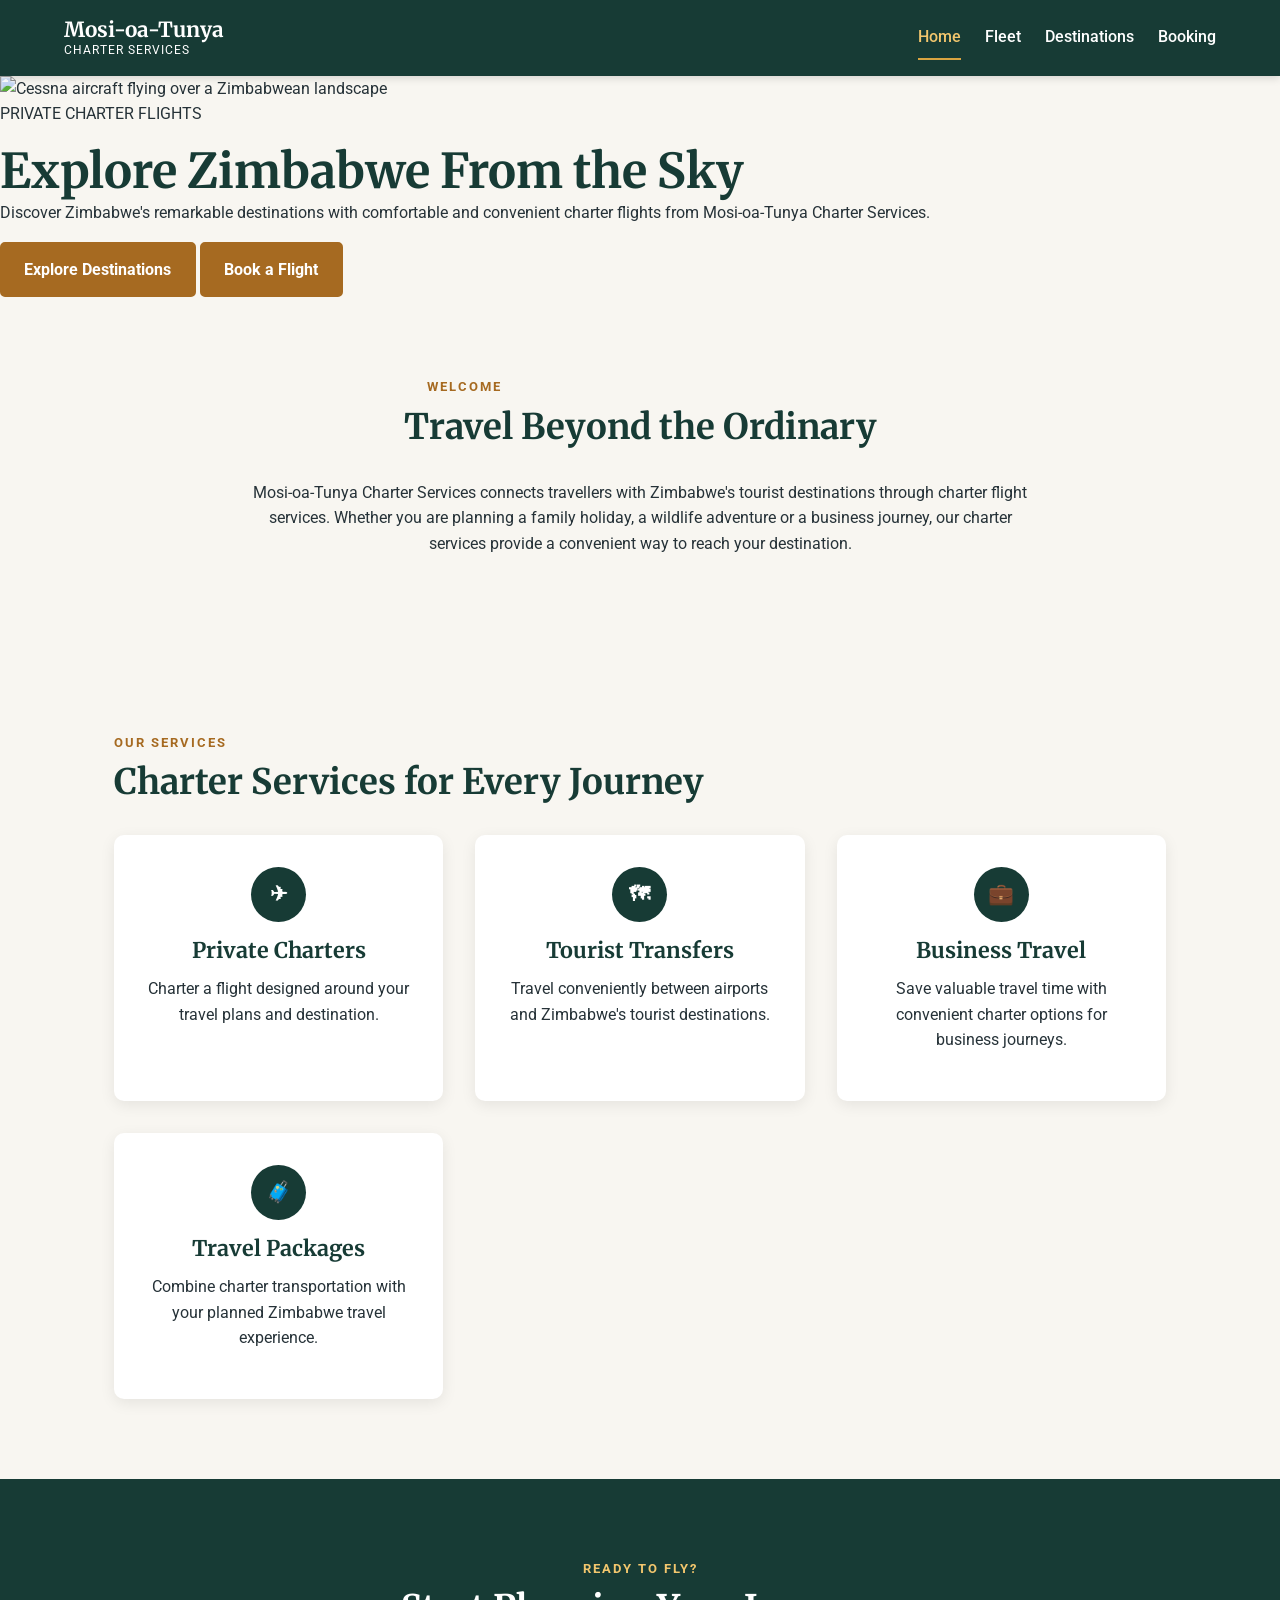
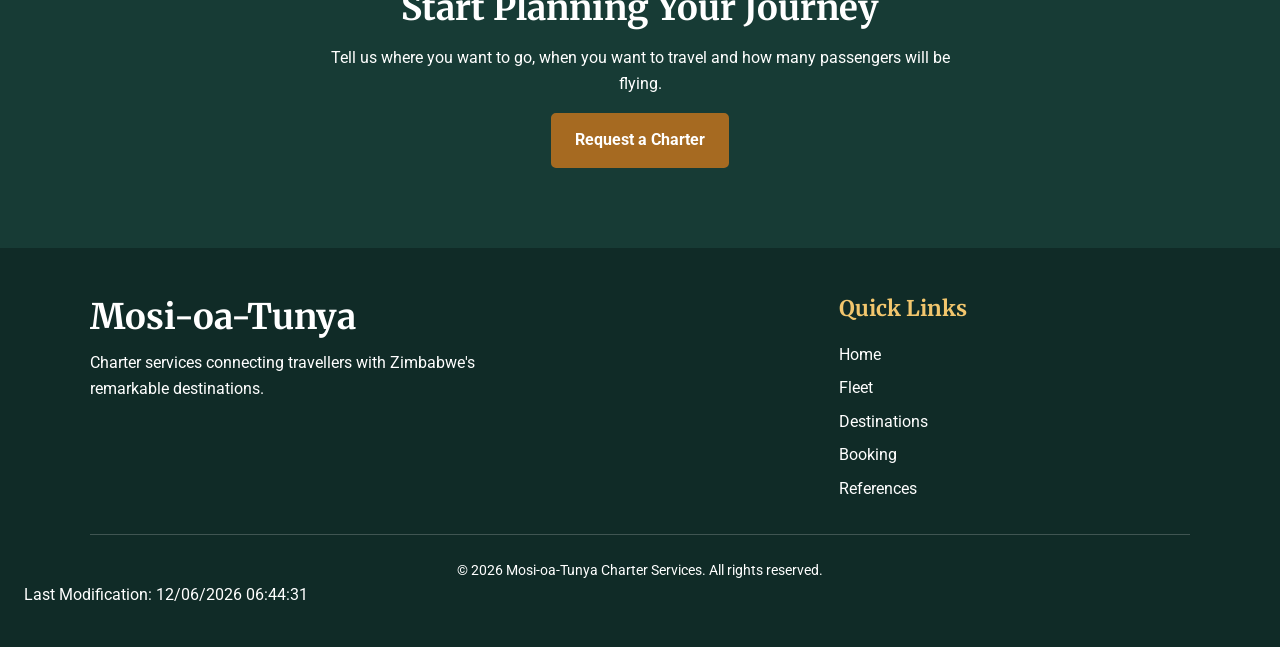
==== Project/index.html @ 7e97e9ef "initial commit" ====
<!DOCTYPE html>
<html lang="en">

<head>
    <meta charset="UTF-8">
    <meta name="viewport" content="width=device-width, initial-scale=1.0">

    <meta name="description"
        content="Mosi-oa-Tunya Charter Services provides charter flights connecting travellers with Zimbabwe's tourist destinations.">

    <meta name="author" content="Collins Zivanai">

    <title>Mosi-oa-Tunya Charter Services | Home</title>

    <link rel="preconnect" href="https://fonts.googleapis.com">
    <link rel="preconnect" href="https://fonts.gstatic.com" crossorigin>

    <link
        href="https://fonts.googleapis.com/css2?family=Merriweather:wght@700&family=Roboto:wght@400;500;700&display=swap"
        rel="stylesheet">

    <link rel="stylesheet" href="styles/site.css">

    <script src="scripts/site.js" defer></script>
</head>

<body>

    <header class="site-header">

        <div class="header-container">

            <a href="index.html" class="logo">
                Mosi-oa-Tunya
                <span>Charter Services</span>
            </a>

            <button class="menu-button" id="menuButton"
                aria-label="Open navigation menu">
                ☰
            </button>

            <nav class="navigation" id="navigation">
                <a href="index.html" class="active">Home</a>
                <a href="fleet.html">Fleet</a>
                <a href="destinations.html">Destinations</a>
                <a href="booking.html">Booking</a>
            </nav>

        </div>

    </header>


    <main>


        <section class="hero">

            <picture>
                <img
                    src="images/hero.webp"
                    alt="Cessna aircraft flying over a Zimbabwean landscape">
            </picture>

            <div class="hero-content">

                <p class="hero-label">PRIVATE CHARTER FLIGHTS</p>

                <h1>Explore Zimbabwe From the Sky</h1>

                <p>
                    Discover Zimbabwe's remarkable destinations with
                    comfortable and convenient charter flights from
                    Mosi-oa-Tunya Charter Services.
                </p>

                <div class="hero-buttons">
                    <a href="destinations.html" class="button">
                        Explore Destinations
                    </a>

                    <a href="booking.html" class="button button-secondary">
                        Book a Flight
                    </a>
                </div>

            </div>

        </section>

        <section class="intro section">

            <div class="section-heading">

                <p class="section-label">WELCOME</p>

                <h2>Travel Beyond the Ordinary</h2>

            </div>

            <p>
                Mosi-oa-Tunya Charter Services connects travellers
                with Zimbabwe's tourist destinations through charter
                flight services. Whether you are planning a family
                holiday, a wildlife adventure or a business journey,
                our charter services provide a convenient way to reach
                your destination.
            </p>

        </section>

        <section class="services section">

            <div class="section-heading">

                <p class="section-label">OUR SERVICES</p>

                <h2>Charter Services for Every Journey</h2>

            </div>

            <div class="service-grid">

                <article class="service-card">

                    <div class="service-icon">✈</div>

                    <h3>Private Charters</h3>

                    <p>
                        Charter a flight designed around your travel
                        plans and destination.
                    </p>

                </article>


                <article class="service-card">

                    <div class="service-icon">🗺</div>

                    <h3>Tourist Transfers</h3>

                    <p>
                        Travel conveniently between airports and
                        Zimbabwe's tourist destinations.
                    </p>

                </article>


                <article class="service-card">

                    <div class="service-icon">💼</div>

                    <h3>Business Travel</h3>

                    <p>
                        Save valuable travel time with convenient
                        charter options for business journeys.
                    </p>

                </article>


                <article class="service-card">

                    <div class="service-icon">🧳</div>

                    <h3>Travel Packages</h3>

                    <p>
                        Combine charter transportation with your
                        planned Zimbabwe travel experience.
                    </p>

                </article>

            </div>

        </section>

        <section class="cta">

            <div class="cta-content">

                <p class="section-label">READY TO FLY?</p>

                <h2>Start Planning Your Journey</h2>

                <p>
                    Tell us where you want to go, when you want to
                    travel and how many passengers will be flying.
                </p>

                <a href="booking.html" class="button">
                    Request a Charter
                </a>

            </div>

        </section>

    </main>


    <footer class="site-footer">

        <div class="footer-container">

            <div class="footer-brand">

                <h2>Mosi-oa-Tunya</h2>

                <p>
                    Charter services connecting travellers
                    with Zimbabwe's remarkable destinations.
                </p>

            </div>


            <div class="footer-links">

                <h3>Quick Links</h3>

                <a href="index.html">Home</a>
                <a href="fleet.html">Fleet</a>
                <a href="destinations.html">Destinations</a>
                <a href="booking.html">Booking</a>
                <a href="references.html">References</a>

            </div>

        </div>

        <p class="copyright">
            &copy; 2026 Mosi-oa-Tunya Charter Services.
            All rights reserved.
        </p>
        <p id="lastModified"></p>
    </footer>

</body>

</html>
---- Project/styles/site.css ----
* {
    box-sizing: border-box;
    margin: 0;
    padding: 0;
}

html {
    scroll-behavior: smooth;
}

body {
    font-family: "Roboto", Arial, sans-serif;
    line-height: 1.6;
    color: #263238;
    background-color: #f8f6f1;
}

img {
    display: block;
    width: 100%;
    height: auto;
}

a {
    color: inherit;
    text-decoration: none;
}

button,
input,
select,
textarea {
    font: inherit;
}

button {
    cursor: pointer;
}

h1,
h2,
h3 {
    font-family: "Merriweather", Georgia, serif;
    line-height: 1.2;
    color: #173b35;
}

h1 {
    font-size: 3rem;
}

h2 {
    font-size: 2.2rem;
    margin-bottom: 1rem;
}

h3 {
    font-size: 1.35rem;
    margin-bottom: 0.75rem;
}

p {
    margin-bottom: 1rem;
}

.site-header {
    background-color: #173b35;
    color: white;
    position: sticky;
    top: 0;
    z-index: 1000;
    box-shadow: 0 2px 8px rgba(0, 0, 0, 0.15);
}

.header-container {
    max-width: 1200px;
    margin: 0 auto;
    padding: 1rem 1.5rem;

    display: flex;
    align-items: center;
    justify-content: space-between;
    gap: 2rem;
}

.logo {
    font-family: "Merriweather", Georgia, serif;
    font-size: 1.3rem;
    font-weight: 700;
    line-height: 1.2;
}

.logo span {
    display: block;
    font-family: "Roboto", Arial, sans-serif;
    font-size: 0.75rem;
    font-weight: 400;
    letter-spacing: 1px;
    text-transform: uppercase;
}

.navigation {
    display: flex;
    align-items: center;
    gap: 1.5rem;
}

.navigation a {
    padding: 0.5rem 0;
    font-weight: 500;
    border-bottom: 2px solid transparent;
}

.navigation a:hover,
.navigation a.active {
    border-bottom-color: #d9a441;
    color: #f2c66d;
}

.menu-button {
    display: none;
    border: none;
    background: transparent;
    color: white;
    font-size: 1.7rem;
}

.page-hero {
    min-height: 430px;

    background:
        linear-gradient(
            rgba(23, 59, 53, 0.78),
            rgba(23, 59, 53, 0.78)
        ),
        url("../images/hero.webp") center / cover no-repeat;

    display: flex;
    align-items: center;
    justify-content: center;

    text-align: center;
    color: white;
}

.page-hero-content {
    max-width: 750px;
    padding: 3rem 1.5rem;
}

.page-hero h1 {
    color: white;
    margin-bottom: 1rem;
}

.page-hero p {
    font-size: 1.15rem;
}

.section {
    max-width: 1100px;
    margin: 0 auto;
    padding: 5rem 1.5rem;
}

.section-heading {
    margin-bottom: 2rem;
}

.section-heading p {
    max-width: 700px;
}

.section-label {
    margin-bottom: 0.5rem;
    color: #a66a21;
    font-size: 0.8rem;
    font-weight: 700;
    letter-spacing: 2px;
    text-transform: uppercase;
}

.intro {
    text-align: center;
}

.intro > p {
    max-width: 800px;
    margin-left: auto;
    margin-right: auto;
}

.button {
    display: inline-block;

    background-color: #a66a21;
    color: white;

    padding: 0.8rem 1.4rem;

    border: 2px solid #a66a21;
    border-radius: 5px;

    font-weight: 700;

    transition:
        background-color 0.2s ease,
        transform 0.2s ease;
}

.button:hover {
    background-color: #7e4e18;
    border-color: #7e4e18;
    transform: translateY(-2px);
}

.destination-grid {
    display: grid;
    grid-template-columns:
        repeat(3, 1fr);
    gap: 2rem;
}

.destination-card {
    background-color: white;
    border-radius: 10px;
    overflow: hidden;

    box-shadow:
        0 4px 15px rgba(0, 0, 0, 0.1);

    display: flex;
    flex-direction: column;

    transition:
        transform 0.2s ease,
        box-shadow 0.2s ease;
}

.destination-card:hover {
    transform: translateY(-5px);

    box-shadow:
        0 8px 20px rgba(0, 0, 0, 0.15);
}

.destination-card img {
    height: 220px;
    object-fit: cover;
}

.destination-card-content {
    padding: 1.5rem;

    display: flex;
    flex-direction: column;
    flex-grow: 1;
}

.destination-card-content p {
    flex-grow: 1;
}

.destination-card .button {
    align-self: flex-start;
}

.filter-buttons {
    display: flex;
    justify-content: center;
    flex-wrap: wrap;

    gap: 0.75rem;

    margin-bottom: 2.5rem;
}

.filter-button {
    background-color: white;
    color: #173b35;

    border: 2px solid #173b35;
    border-radius: 5px;

    padding: 0.6rem 1.2rem;

    font-weight: 700;
}

.filter-button:hover,
.filter-button.active {
    background-color: #173b35;
    color: white;
}

.fleet-grid {
    display: grid;
    grid-template-columns:
        repeat(2, 1fr);
    gap: 2rem;
}

.fleet-card {
    background-color: white;
    border-radius: 10px;
    overflow: hidden;

    box-shadow:
        0 4px 15px rgba(0, 0, 0, 0.1);

    transition:
        transform 0.2s ease,
        box-shadow 0.2s ease;
}

.fleet-card:hover {
    transform: translateY(-5px);

    box-shadow:
        0 8px 20px rgba(0, 0, 0, 0.15);
}

.fleet-card img {
    height: 280px;
    object-fit: cover;
}

.fleet-card-content {
    padding: 1.5rem;
}

.fleet-card-content p {
    margin-bottom: 1.5rem;
}

.service-grid {
    display: grid;
    grid-template-columns:
        repeat(3, 1fr);

    gap: 2rem;
}

.service-card {
    background-color: white;
    padding: 2rem;

    border-radius: 10px;

    text-align: center;

    box-shadow:
        0 4px 15px rgba(0, 0, 0, 0.08);
}

.service-icon {
    width: 55px;
    height: 55px;

    margin: 0 auto 1rem;

    display: flex;
    align-items: center;
    justify-content: center;

    background-color: #173b35;
    color: white;

    border-radius: 50%;

    font-size: 1.3rem;
    font-weight: 700;
}

.travel-planning {
    background-color: #e8eee9;
    max-width: none;

    padding-left: max(1.5rem, calc((100% - 1100px) / 2));
    padding-right: max(1.5rem, calc((100% - 1100px) / 2));
}

.planning-content {
    max-width: 1100px;
    margin: 0 auto;
}

.planning-options {
    display: grid;
    grid-template-columns:
        repeat(3, 1fr);

    gap: 2rem;
}

.planning-options article {
    background-color: white;
    padding: 1.5rem;
    border-radius: 8px;
}

.booking-section {
    background-color: #e8eee9;
    max-width: none;
}

.booking-container {
    max-width: 800px;
    margin: 0 auto;
}

.booking-form {
    background-color: white;

    padding: 2rem;

    border-radius: 10px;

    box-shadow:
        0 5px 20px rgba(0, 0, 0, 0.1);
}

fieldset {
    border: 1px solid #c5cbc7;
    border-radius: 6px;

    padding: 1.5rem;
    margin-bottom: 2rem;
}

legend {
    padding: 0 0.5rem;

    color: #173b35;

    font-family: "Merriweather", Georgia, serif;
    font-weight: 700;
}

.form-group {
    margin-bottom: 1.3rem;
}

.form-group label {
    display: block;

    margin-bottom: 0.4rem;

    font-weight: 700;
}

input,
select,
textarea {
    width: 100%;

    padding: 0.75rem;

    border: 1px solid #8d9892;
    border-radius: 5px;

    background-color: white;
}

input:focus,
select:focus,
textarea:focus {
    outline: 3px solid rgba(166, 106, 33, 0.25);
    border-color: #a66a21;
}

textarea {
    resize: vertical;
}

.radio-group {
    display: flex;
    flex-direction: column;
    gap: 0.75rem;
}

.radio-group label {
    display: flex;
    align-items: center;
    gap: 0.6rem;

    font-weight: 500;
}

.radio-group input {
    width: auto;
}

.optional {
    color: #666;
    font-weight: 400;
}

.form-submit {
    text-align: center;
}

.form-message {
    margin-top: 1.5rem;

    padding: 1rem;

    background-color: #e8eee9;

    border-radius: 5px;

    white-space: pre-line;
}

.cta {
    background-color: #173b35;
    color: white;

    text-align: center;

    padding: 5rem 1.5rem;
}

.cta-content {
    max-width: 700px;
    margin: 0 auto;
}

.cta h2 {
    color: white;
}

.cta p {
    max-width: 650px;
    margin-left: auto;
    margin-right: auto;
}

.cta .section-label {
    color: #f2c66d;
}

.site-footer {
    background-color: #102b27;
    color: white;

    padding: 3rem 1.5rem 1.5rem;
}

.footer-container {
    max-width: 1100px;
    margin: 0 auto;

    display: grid;
    grid-template-columns:
        2fr 1fr;

    gap: 3rem;
}

.footer-brand h2 {
    color: white;
    margin-bottom: 0.75rem;
}

.footer-brand p {
    max-width: 450px;
}

.footer-links {
    display: flex;
    flex-direction: column;
    gap: 0.5rem;
}

.footer-links h3 {
    color: #f2c66d;
}

.footer-links a:hover {
    color: #f2c66d;
}
#lastmodified {
    display: flex;
    justify-content: space-between;
    text-align: center;
}

.copyright {
    max-width: 1100px;
    margin: 2rem auto 0;

    padding-top: 1.5rem;

    border-top: 1px solid rgba(255, 255, 255, 0.2);

    text-align: center;

    font-size: 0.9rem;
}

@media screen and (max-width: 900px) {

    h1 {
        font-size: 2.5rem;
    }

    h2 {
        font-size: 1.9rem;
    }

    .destination-grid {
        grid-template-columns:
            repeat(2, 1fr);
    }

    .service-grid {
        grid-template-columns:
            repeat(2, 1fr);
    }

    .planning-options {
        grid-template-columns:
            repeat(2, 1fr);
    }

}

@media screen and (max-width: 700px) {

    h1 {
        font-size: 2.1rem;
    }

    h2 {
        font-size: 1.7rem;
    }

    .header-container {
        flex-wrap: wrap;
    }

    .menu-button {
        display: block;
    }

    .navigation {
        display: none;

        width: 100%;

        flex-direction: column;
        align-items: stretch;

        gap: 0;

        padding-top: 1rem;
    }

    .navigation.show {
        display: flex;
    }

    .navigation a {
        padding: 0.8rem 0;

        border-bottom:
            1px solid rgba(255, 255, 255, 0.15);
    }

    .page-hero {
        min-height: 350px;
    }

    .section {
        padding: 3.5rem 1.2rem;
    }

    .destination-grid {
        grid-template-columns: 1fr;
    }

    .fleet-grid {
        grid-template-columns: 1fr;
    }

    .service-grid {
        grid-template-columns: 1fr;
    }

    .planning-options {
        grid-template-columns: 1fr;
    }

    .booking-form {
        padding: 1.2rem;
    }

    fieldset {
        padding: 1rem;
    }

    .footer-container {
        grid-template-columns: 1fr;
    }

}


@media screen and (max-width: 400px) {

    h1 {
        font-size: 1.8rem;
    }

    h2 {
        font-size: 1.5rem;
    }

    .logo {
        font-size: 1rem;
    }

    .page-hero-content {
        padding: 2rem 1rem;
    }

    .button {
        width: 100%;
        text-align: center;
    }

    .filter-buttons {
        flex-direction: column;
    }

    .filter-button {
        width: 100%;
    }

}
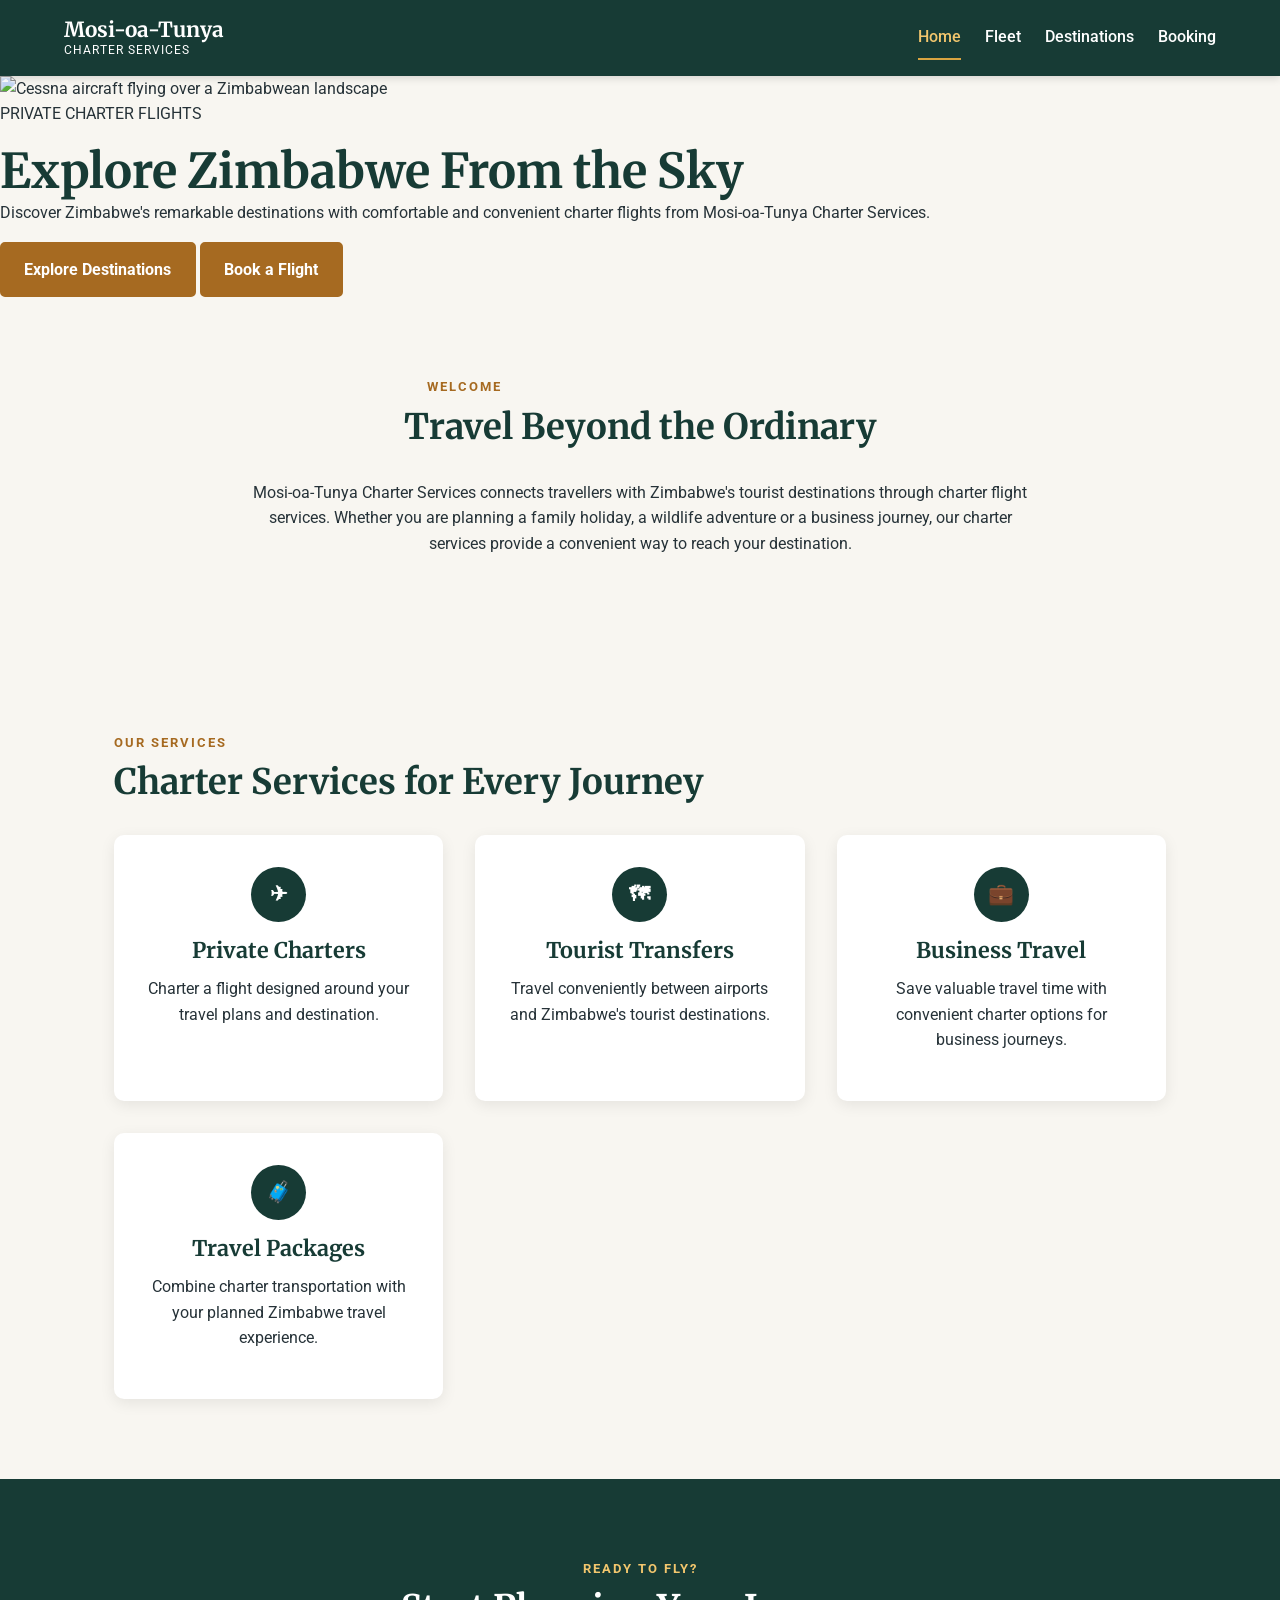
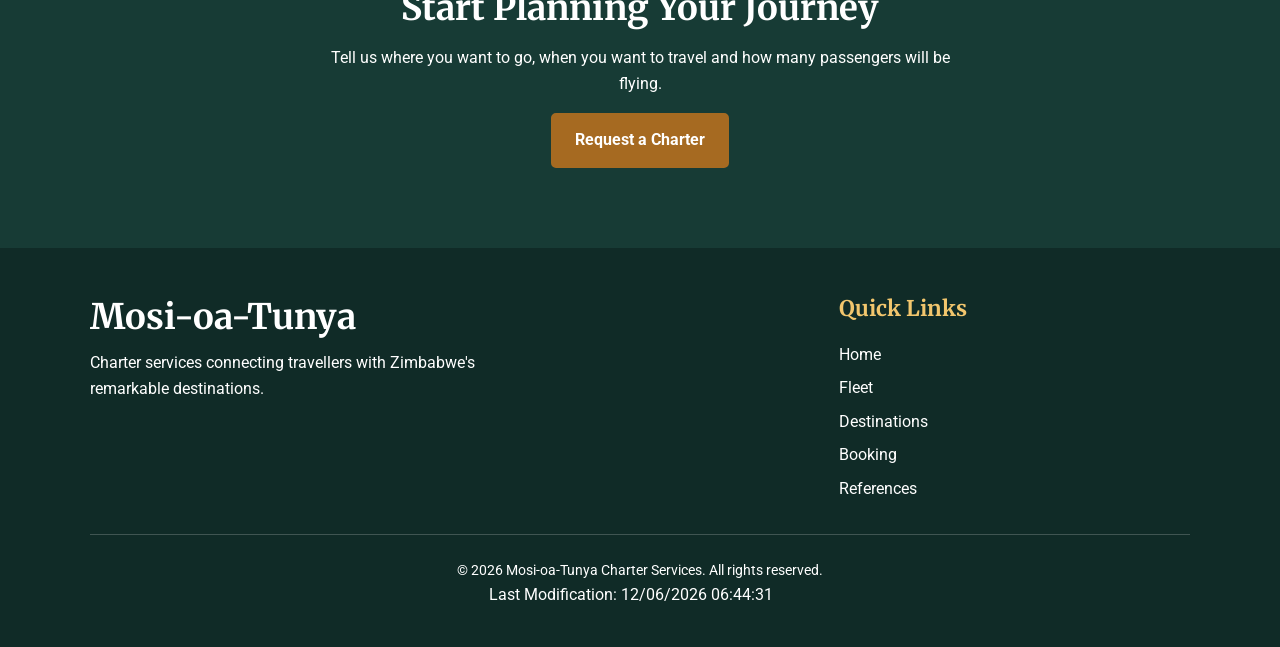
==== commit aea4db01: "meta corrections" ====
--- a/Project/index.html
+++ b/Project/index.html
@@ -5,8 +5,7 @@
     <meta charset="UTF-8">
     <meta name="viewport" content="width=device-width, initial-scale=1.0">
 
-    <meta name="description"
-        content="Mosi-oa-Tunya Charter Services provides charter flights connecting travellers with Zimbabwe's tourist destinations.">
+    <meta name="description" content="Mosi-oa-Tunya Charter Services provides charter flights connecting travellers with Zimbabwe's tourist destinations.">
 
     <meta name="author" content="Collins Zivanai">
 
--- a/Project/styles/site.css
+++ b/Project/styles/site.css
@@ -138,7 +138,6 @@
     display: flex;
     align-items: center;
     justify-content: center;
-
     text-align: center;
     color: white;
 }
@@ -192,17 +191,12 @@
 
 .button {
     display: inline-block;
-
     background-color: #a66a21;
     color: white;
-
     padding: 0.8rem 1.4rem;
-
     border: 2px solid #a66a21;
     border-radius: 5px;
-
     font-weight: 700;
-
     transition:
         background-color 0.2s ease,
         transform 0.2s ease;
@@ -216,8 +210,7 @@
 
 .destination-grid {
     display: grid;
-    grid-template-columns:
-        repeat(3, 1fr);
+    grid-template-columns: repeat(3, 1fr);
     gap: 2rem;
 }
 
@@ -231,7 +224,6 @@
 
     display: flex;
     flex-direction: column;
-
     transition:
         transform 0.2s ease,
         box-shadow 0.2s ease;
@@ -239,7 +231,6 @@
 
 .destination-card:hover {
     transform: translateY(-5px);
-
     box-shadow:
         0 8px 20px rgba(0, 0, 0, 0.15);
 }
@@ -269,21 +260,16 @@
     display: flex;
     justify-content: center;
     flex-wrap: wrap;
-
     gap: 0.75rem;
-
     margin-bottom: 2.5rem;
 }
 
 .filter-button {
     background-color: white;
     color: #173b35;
-
     border: 2px solid #173b35;
     border-radius: 5px;
-
     padding: 0.6rem 1.2rem;
-
     font-weight: 700;
 }
 
@@ -295,8 +281,7 @@
 
 .fleet-grid {
     display: grid;
-    grid-template-columns:
-        repeat(2, 1fr);
+    grid-template-columns: repeat(2, 1fr);
     gap: 2rem;
 }
 
@@ -304,10 +289,7 @@
     background-color: white;
     border-radius: 10px;
     overflow: hidden;
-
-    box-shadow:
-        0 4px 15px rgba(0, 0, 0, 0.1);
-
+    box-shadow: 0 4px 15px rgba(0, 0, 0, 0.1);
     transition:
         transform 0.2s ease,
         box-shadow 0.2s ease;
@@ -315,7 +297,6 @@
 
 .fleet-card:hover {
     transform: translateY(-5px);
-
     box-shadow:
         0 8px 20px rgba(0, 0, 0, 0.15);
 }
@@ -344,11 +325,8 @@
 .service-card {
     background-color: white;
     padding: 2rem;
-
     border-radius: 10px;
-
     text-align: center;
-
     box-shadow:
         0 4px 15px rgba(0, 0, 0, 0.08);
 }
@@ -356,18 +334,13 @@
 .service-icon {
     width: 55px;
     height: 55px;
-
     margin: 0 auto 1rem;
-
     display: flex;
     align-items: center;
     justify-content: center;
-
     background-color: #173b35;
     color: white;
-
     border-radius: 50%;
-
     font-size: 1.3rem;
     font-weight: 700;
 }
@@ -375,7 +348,6 @@
 .travel-planning {
     background-color: #e8eee9;
     max-width: none;
-
     padding-left: max(1.5rem, calc((100% - 1100px) / 2));
     padding-right: max(1.5rem, calc((100% - 1100px) / 2));
 }
@@ -387,9 +359,7 @@
 
 .planning-options {
     display: grid;
-    grid-template-columns:
-        repeat(3, 1fr);
-
+    grid-template-columns: repeat(3, 1fr);
     gap: 2rem;
 }
 
@@ -411,11 +381,8 @@
 
 .booking-form {
     background-color: white;
-
     padding: 2rem;
-
     border-radius: 10px;
-
     box-shadow:
         0 5px 20px rgba(0, 0, 0, 0.1);
 }
@@ -430,9 +397,7 @@
 
 legend {
     padding: 0 0.5rem;
-
     color: #173b35;
-
     font-family: "Merriweather", Georgia, serif;
     font-weight: 700;
 }
@@ -443,9 +408,7 @@
 
 .form-group label {
     display: block;
-
     margin-bottom: 0.4rem;
-
     font-weight: 700;
 }
 
@@ -453,12 +416,9 @@
 select,
 textarea {
     width: 100%;
-
     padding: 0.75rem;
-
     border: 1px solid #8d9892;
     border-radius: 5px;
-
     background-color: white;
 }
 
@@ -483,7 +443,6 @@
     display: flex;
     align-items: center;
     gap: 0.6rem;
-
     font-weight: 500;
 }
 
@@ -502,22 +461,16 @@
 
 .form-message {
     margin-top: 1.5rem;
-
     padding: 1rem;
-
     background-color: #e8eee9;
-
     border-radius: 5px;
-
     white-space: pre-line;
 }
 
 .cta {
     background-color: #173b35;
     color: white;
-
     text-align: center;
-
     padding: 5rem 1.5rem;
 }
 
@@ -543,18 +496,14 @@
 .site-footer {
     background-color: #102b27;
     color: white;
-
     padding: 3rem 1.5rem 1.5rem;
 }
 
 .footer-container {
     max-width: 1100px;
     margin: 0 auto;
-
     display: grid;
-    grid-template-columns:
-        2fr 1fr;
-
+    grid-template-columns: 2fr 1fr;
     gap: 3rem;
 }
 
@@ -580,50 +529,19 @@
 .footer-links a:hover {
     color: #f2c66d;
 }
-#lastmodified {
+#lastModified {
     display: flex;
     justify-content: space-between;
-    text-align: center;
+    padding-left: 465px;
 }
 
 .copyright {
     max-width: 1100px;
     margin: 2rem auto 0;
-
     padding-top: 1.5rem;
-
     border-top: 1px solid rgba(255, 255, 255, 0.2);
-
     text-align: center;
-
     font-size: 0.9rem;
-}
-
-@media screen and (max-width: 900px) {
-
-    h1 {
-        font-size: 2.5rem;
-    }
-
-    h2 {
-        font-size: 1.9rem;
-    }
-
-    .destination-grid {
-        grid-template-columns:
-            repeat(2, 1fr);
-    }
-
-    .service-grid {
-        grid-template-columns:
-            repeat(2, 1fr);
-    }
-
-    .planning-options {
-        grid-template-columns:
-            repeat(2, 1fr);
-    }
-
 }
 
 @media screen and (max-width: 700px) {
@@ -646,14 +564,10 @@
 
     .navigation {
         display: none;
-
         width: 100%;
-
         flex-direction: column;
         align-items: stretch;
-
         gap: 0;
-
         padding-top: 1rem;
     }
 
@@ -703,39 +617,10 @@
     .footer-container {
         grid-template-columns: 1fr;
     }
-
-}
-
-
-@media screen and (max-width: 400px) {
-
-    h1 {
-        font-size: 1.8rem;
-    }
-
-    h2 {
-        font-size: 1.5rem;
-    }
-
-    .logo {
-        font-size: 1rem;
-    }
-
-    .page-hero-content {
-        padding: 2rem 1rem;
-    }
-
-    .button {
-        width: 100%;
-        text-align: center;
-    }
-
-    .filter-buttons {
-        flex-direction: column;
-    }
-
-    .filter-button {
-        width: 100%;
-    }
-
-}+    #lastModified {
+       display: flex;
+       justify-content: center;
+       padding-left: 0;
+    }
+}
+
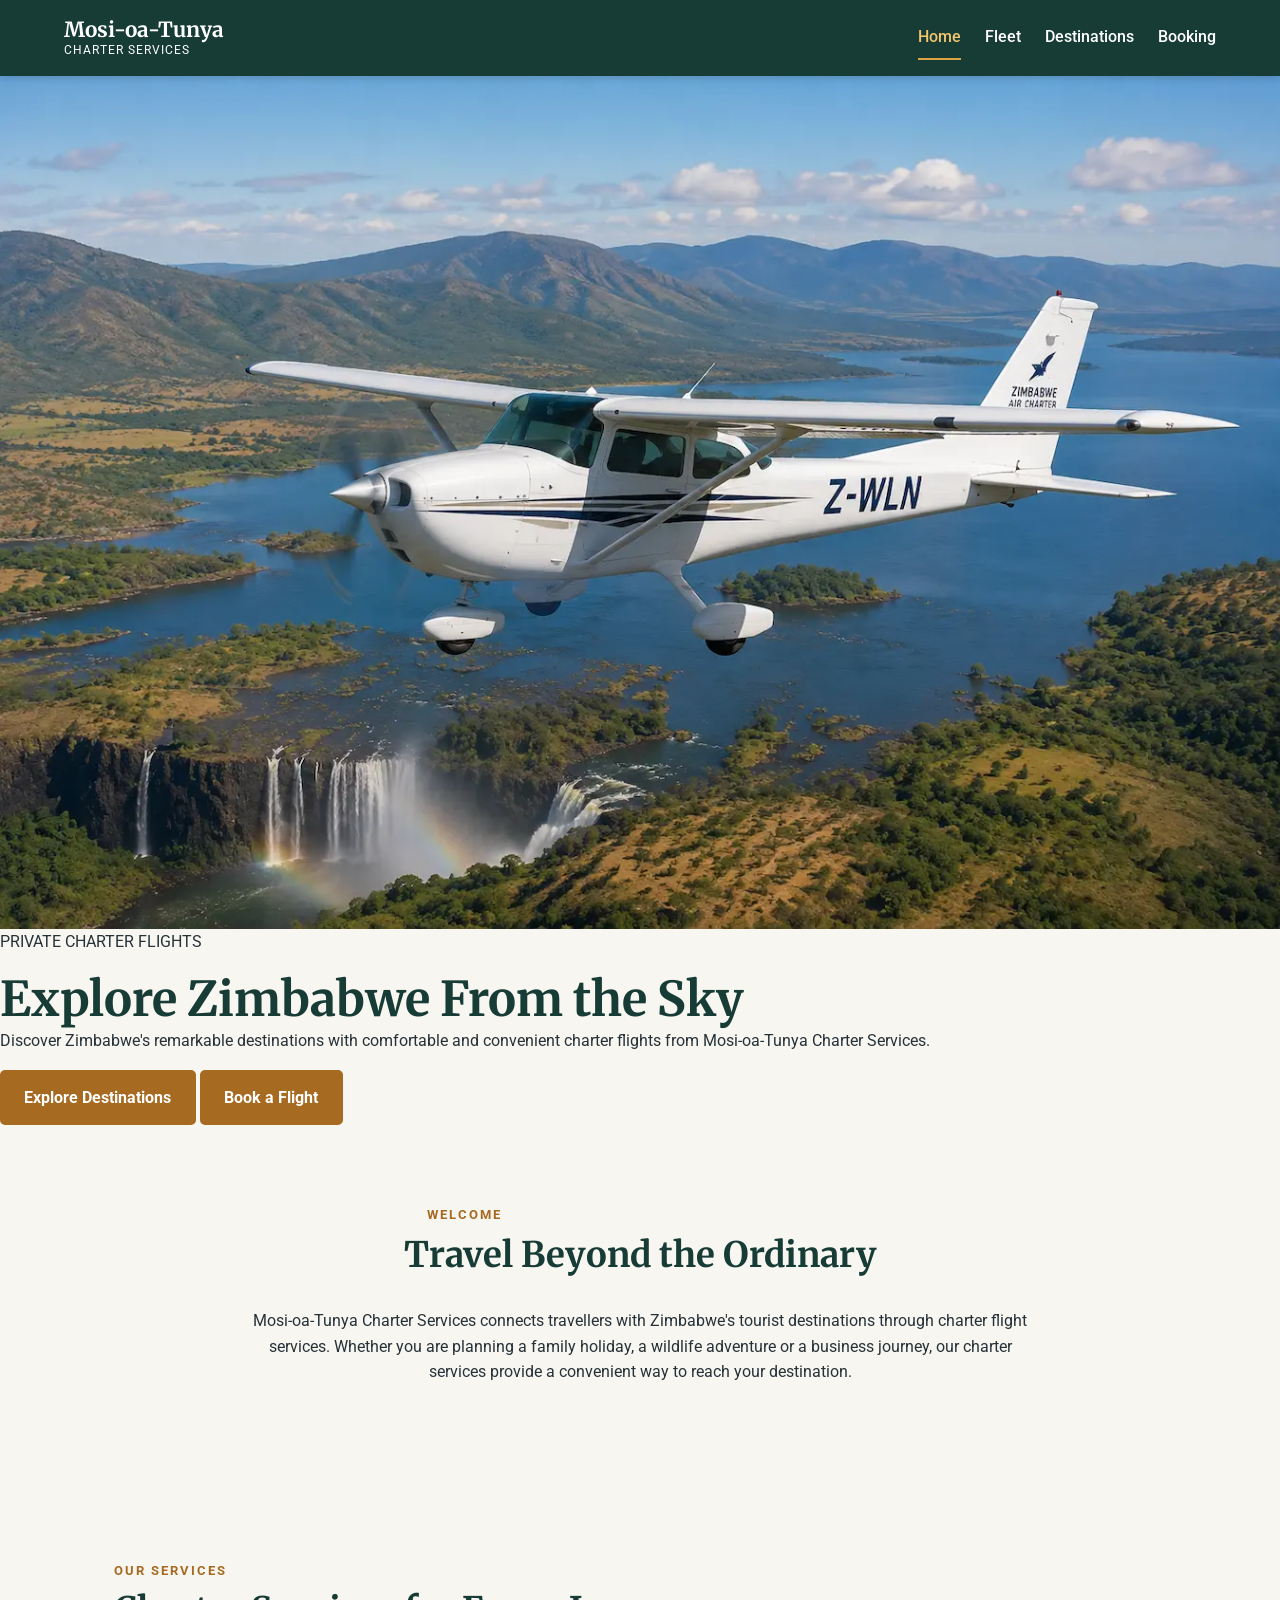
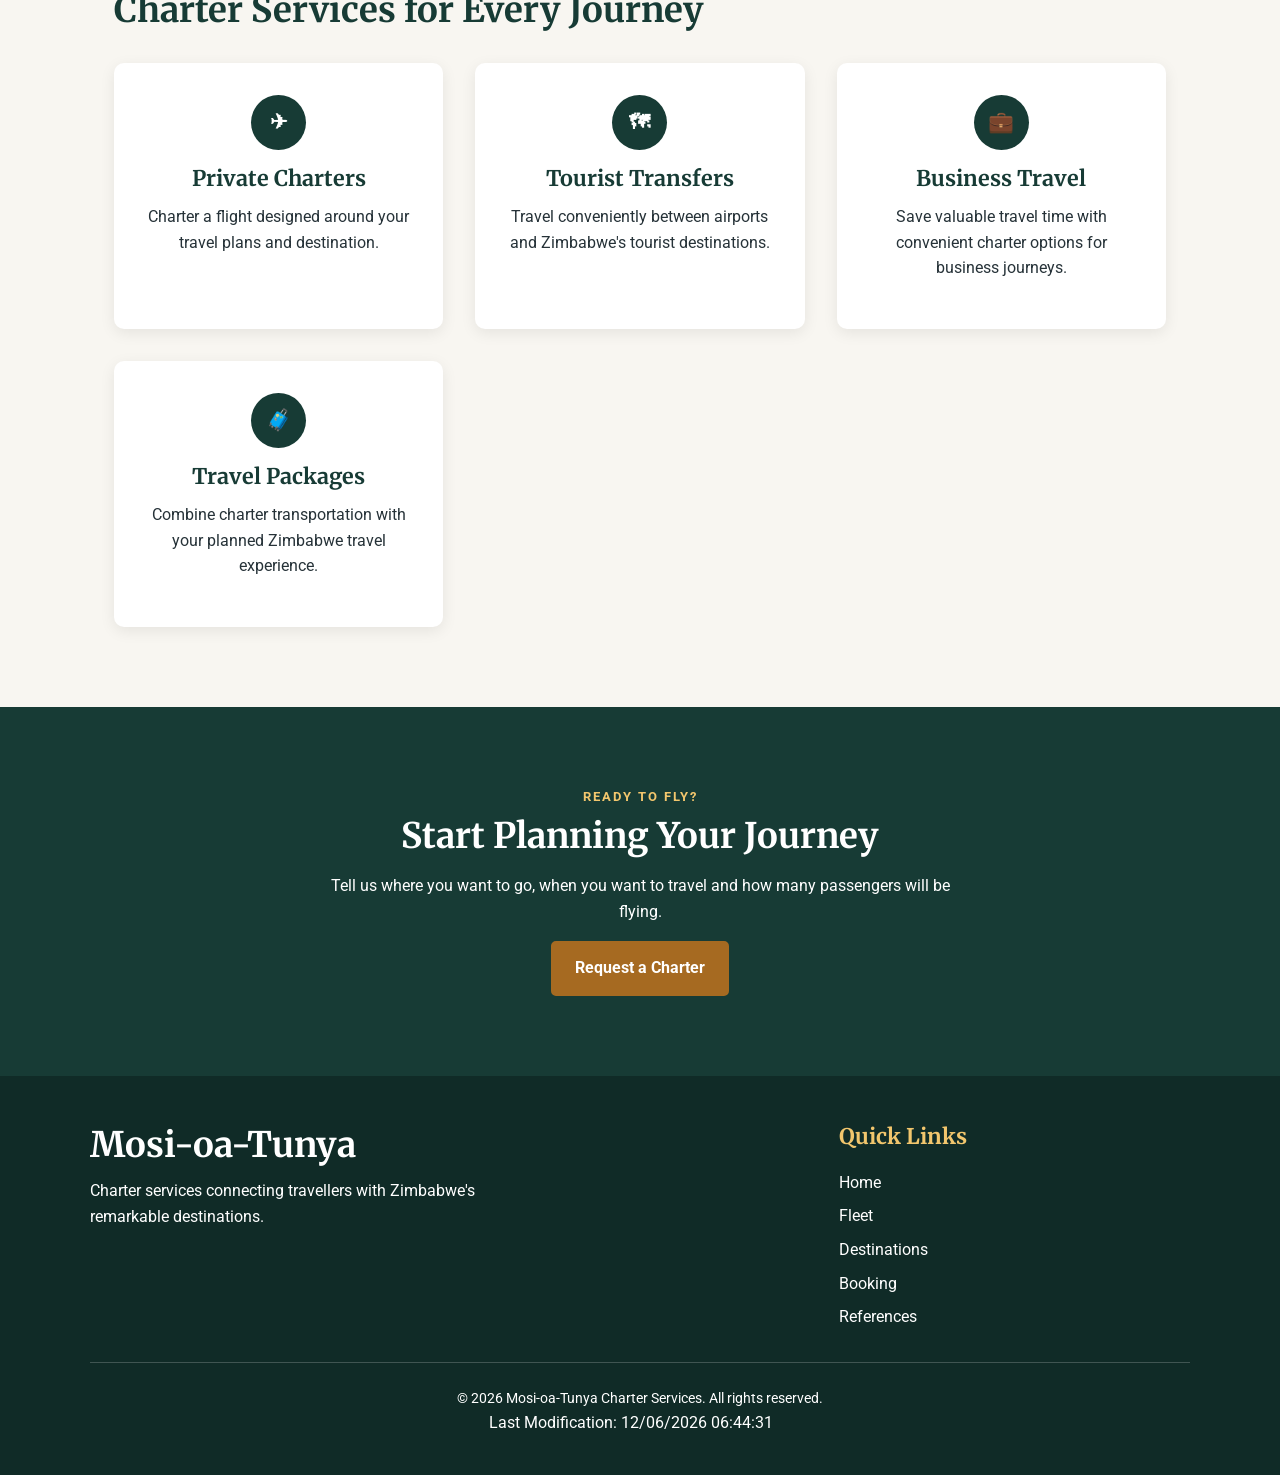
==== commit a29f6dd0: "images correction" ====
--- a/Project/index.html
+++ b/Project/index.html
@@ -58,7 +58,7 @@
 
             <picture>
                 <img
-                    src="images/hero.webp"
+                    src="Images/hero.webp"
                     alt="Cessna aircraft flying over a Zimbabwean landscape">
             </picture>
 
